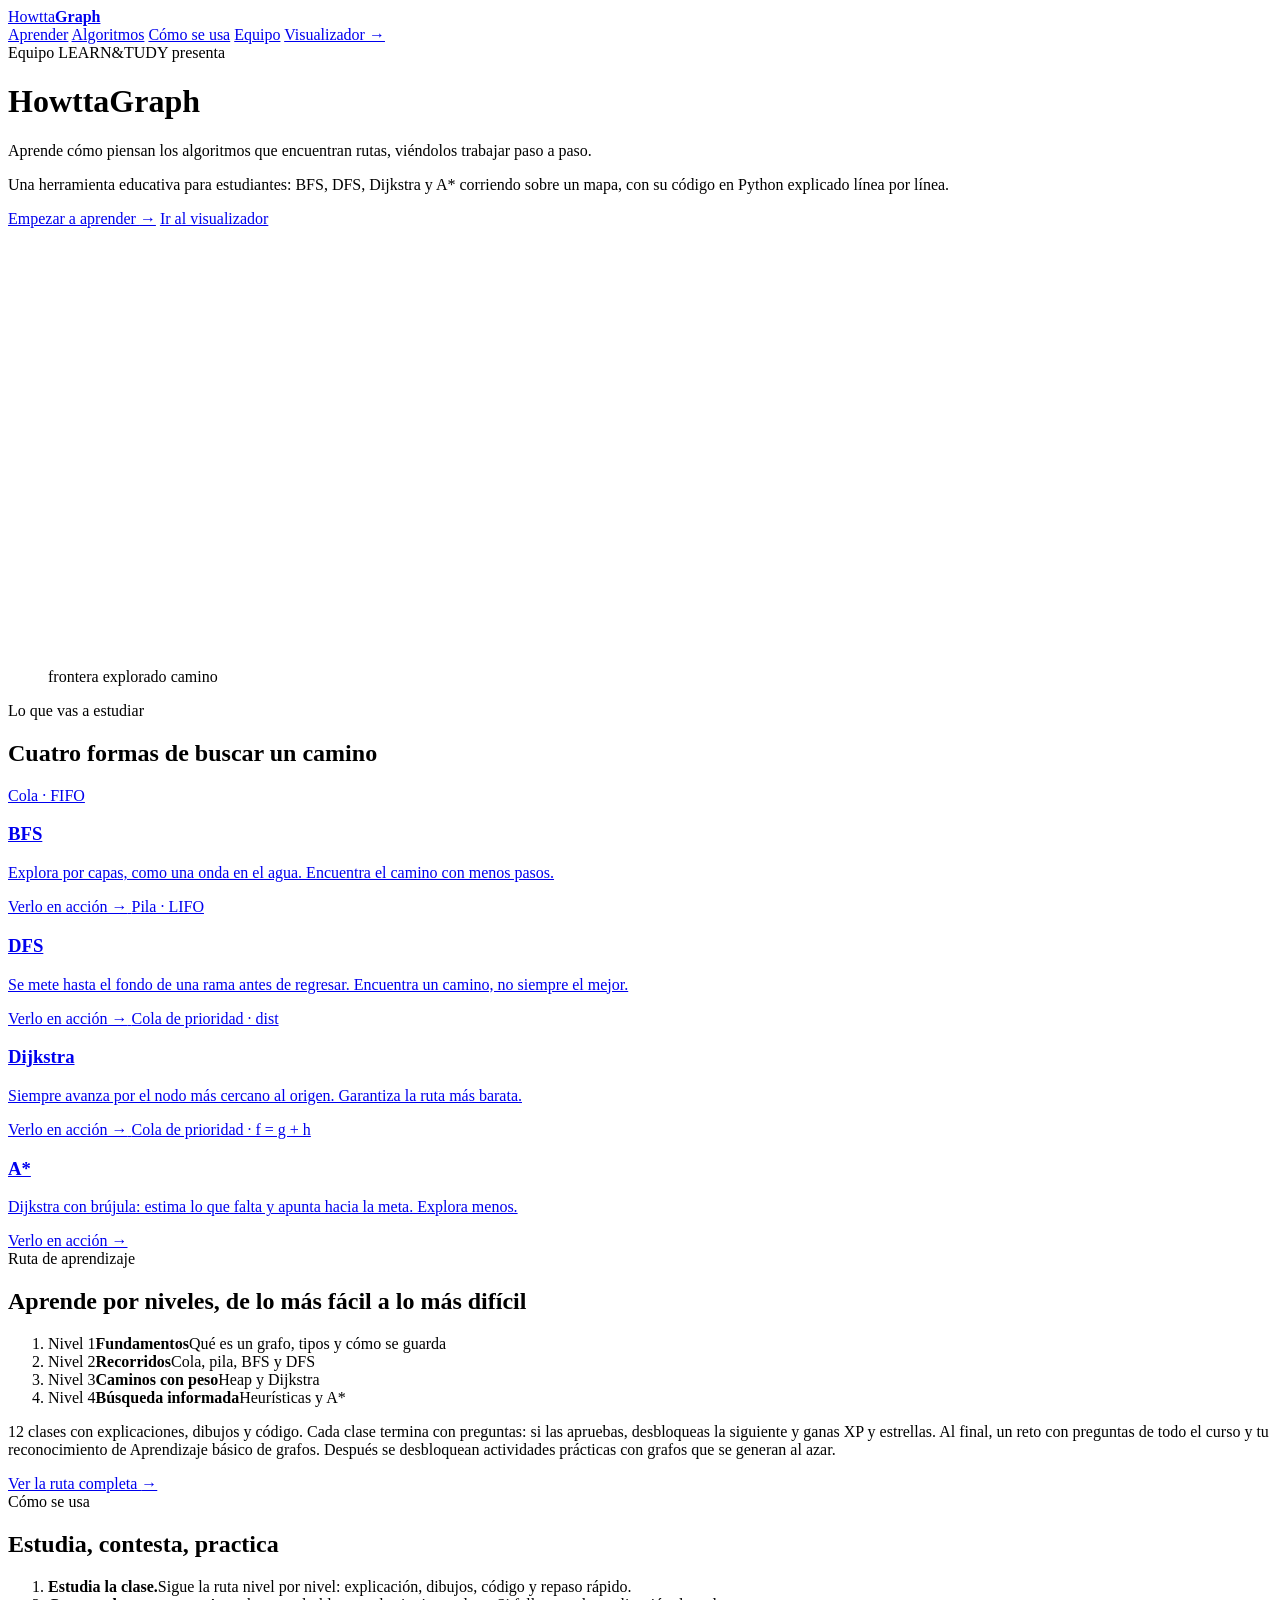
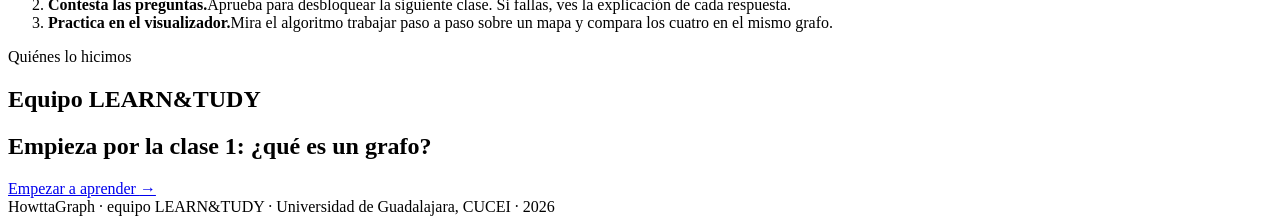
==== index.html @ f0878808 "página de presentación de HowttaGraph" ====
<!doctype html>
<html lang="es">
<head>
<meta charset="utf-8">
<script src="splash.js"></script>
<link rel="icon" href="logo-claro.svg" type="image/svg+xml">
<meta name="viewport" content="width=device-width, initial-scale=1, viewport-fit=cover">
<title>HowttaGraph</title>
<meta name="description" content="HowttaGraph, del equipo LEARN&TUDY: aprende cómo funcionan BFS, DFS, Dijkstra y A* viéndolos trabajar paso a paso.">
<link rel="preconnect" href="https://fonts.googleapis.com">
<link rel="preconnect" href="https://fonts.gstatic.com" crossorigin>
<link rel="stylesheet" href="https://fonts.googleapis.com/css2?family=Lora:wght@400;500;600&family=Source+Sans+3:wght@300;400;600&family=JetBrains+Mono:wght@400;600&display=swap">
<link rel="stylesheet" href="css/base.css">
<link rel="stylesheet" href="css/portada.css">
</head>
<body>
<div class="wrap">
  <nav class="topbar" aria-label="Navegación">
    <a class="brand" href="index.html"><img class="brand-logo" src="logo-claro.svg" alt="" aria-hidden="true"><span>Howtta<b>Graph</b></span></a>
    <div class="topnav">
      <a href="aprender.html">Aprender</a>
      <a href="#algoritmos">Algoritmos</a>
      <a href="#como">Cómo se usa</a>
      <a href="#equipo">Equipo</a>
      <a href="grafos.html">Visualizador →</a>
    </div>
  </nav>

  <header class="hero">
    <div class="hero-text">
      <span class="eyebrow">Equipo LEARN&amp;TUDY presenta</span>
      <h1 class="logo">Howtta<span>Graph</span></h1>
      <p class="tagline">Aprende cómo piensan los algoritmos que encuentran rutas, viéndolos trabajar paso a paso.</p>
      <p class="lede">Una herramienta educativa para estudiantes: BFS, DFS, Dijkstra y A* corriendo sobre un mapa, con su código en Python explicado línea por línea.</p>
      <div class="cta">
        <a class="btn-cta" href="aprender.html">Empezar a aprender <span aria-hidden="true">→</span></a>
        <a class="btn-ghost" href="grafos.html">Ir al visualizador</a>
      </div>
    </div>
    <figure class="hero-fig">
      <canvas id="demo" width="560" height="420" aria-label="Animación: una búsqueda se expande por el grafo y encuentra el camino"></canvas>
      <figcaption><span class="dot d-front"></span>frontera <span class="dot d-closed"></span>explorado <span class="dot d-path"></span>camino</figcaption>
    </figure>
  </header>

  <section class="block" id="algoritmos">
    <div class="sec-head">
      <span class="eyebrow">Lo que vas a estudiar</span>
      <h2>Cuatro formas de buscar un camino</h2>
    </div>
    <div class="algo-grid">
      <a class="algo-card" href="grafos.html#bfs">
        <span class="ds">Cola · FIFO</span>
        <h3>BFS</h3>
        <p>Explora por capas, como una onda en el agua. Encuentra el camino con menos pasos.</p>
        <span class="go">Verlo en acción →</span>
      </a>
      <a class="algo-card" href="grafos.html#dfs">
        <span class="ds">Pila · LIFO</span>
        <h3>DFS</h3>
        <p>Se mete hasta el fondo de una rama antes de regresar. Encuentra un camino, no siempre el mejor.</p>
        <span class="go">Verlo en acción →</span>
      </a>
      <a class="algo-card" href="grafos.html#dijkstra">
        <span class="ds">Cola de prioridad · dist</span>
        <h3>Dijkstra</h3>
        <p>Siempre avanza por el nodo más cercano al origen. Garantiza la ruta más barata.</p>
        <span class="go">Verlo en acción →</span>
      </a>
      <a class="algo-card" href="grafos.html#astar">
        <span class="ds">Cola de prioridad · f = g + h</span>
        <h3>A*</h3>
        <p>Dijkstra con brújula: estima lo que falta y apunta hacia la meta. Explora menos.</p>
        <span class="go">Verlo en acción →</span>
      </a>
    </div>
  </section>

  <section class="block" id="ruta">
    <div class="sec-head">
      <span class="eyebrow">Ruta de aprendizaje</span>
      <h2>Aprende por niveles, de lo más fácil a lo más difícil</h2>
    </div>
    <ol class="ruta-mini">
      <li><span class="eyebrow">Nivel 1</span><b>Fundamentos</b><span>Qué es un grafo, tipos y cómo se guarda</span></li>
      <li><span class="eyebrow">Nivel 2</span><b>Recorridos</b><span>Cola, pila, BFS y DFS</span></li>
      <li><span class="eyebrow">Nivel 3</span><b>Caminos con peso</b><span>Heap y Dijkstra</span></li>
      <li><span class="eyebrow">Nivel 4</span><b>Búsqueda informada</b><span>Heurísticas y A*</span></li>
    </ol>
    <p class="intro-ruta">12 clases con explicaciones, dibujos y código. Cada clase termina con preguntas: si las apruebas, desbloqueas la siguiente y ganas XP y estrellas. Al final, un reto con preguntas de todo el curso y tu reconocimiento de Aprendizaje básico de grafos. Después se desbloquean actividades prácticas con grafos que se generan al azar.</p>
    <div><a class="btn-cta" href="aprender.html">Ver la ruta completa <span aria-hidden="true">→</span></a></div>
  </section>

  <section class="block" id="como">
    <div class="sec-head">
      <span class="eyebrow">Cómo se usa</span>
      <h2>Estudia, contesta, practica</h2>
    </div>
    <ol class="steps">
      <li><b>Estudia la clase.</b><span>Sigue la ruta nivel por nivel: explicación, dibujos, código y repaso rápido.</span></li>
      <li><b>Contesta las preguntas.</b><span>Aprueba para desbloquear la siguiente clase. Si fallas, ves la explicación de cada respuesta.</span></li>
      <li><b>Practica en el visualizador.</b><span>Mira el algoritmo trabajar paso a paso sobre un mapa y compara los cuatro en el mismo grafo.</span></li>
    </ol>
  </section>

  <section class="block" id="equipo">
    <div class="sec-head">
      <span class="eyebrow">Quiénes lo hicimos</span>
      <h2>Equipo LEARN&amp;TUDY</h2>
    </div>
    <!-- Edita los integrantes en js/portada.js (arreglo INTEGRANTES) -->
    <ul class="team" id="team"></ul>
  </section>

  <section class="final">
    <h2>Empieza por la clase 1: ¿qué es un grafo?</h2>
    <a class="btn-cta" href="aprender.html#clase-1">Empezar a aprender <span aria-hidden="true">→</span></a>
  </section>

  <footer class="foot">HowttaGraph · equipo LEARN&amp;TUDY · Universidad de Guadalajara, CUCEI · 2026</footer>
</div>
<script src="js/portada.js"></script>
</body>
</html>
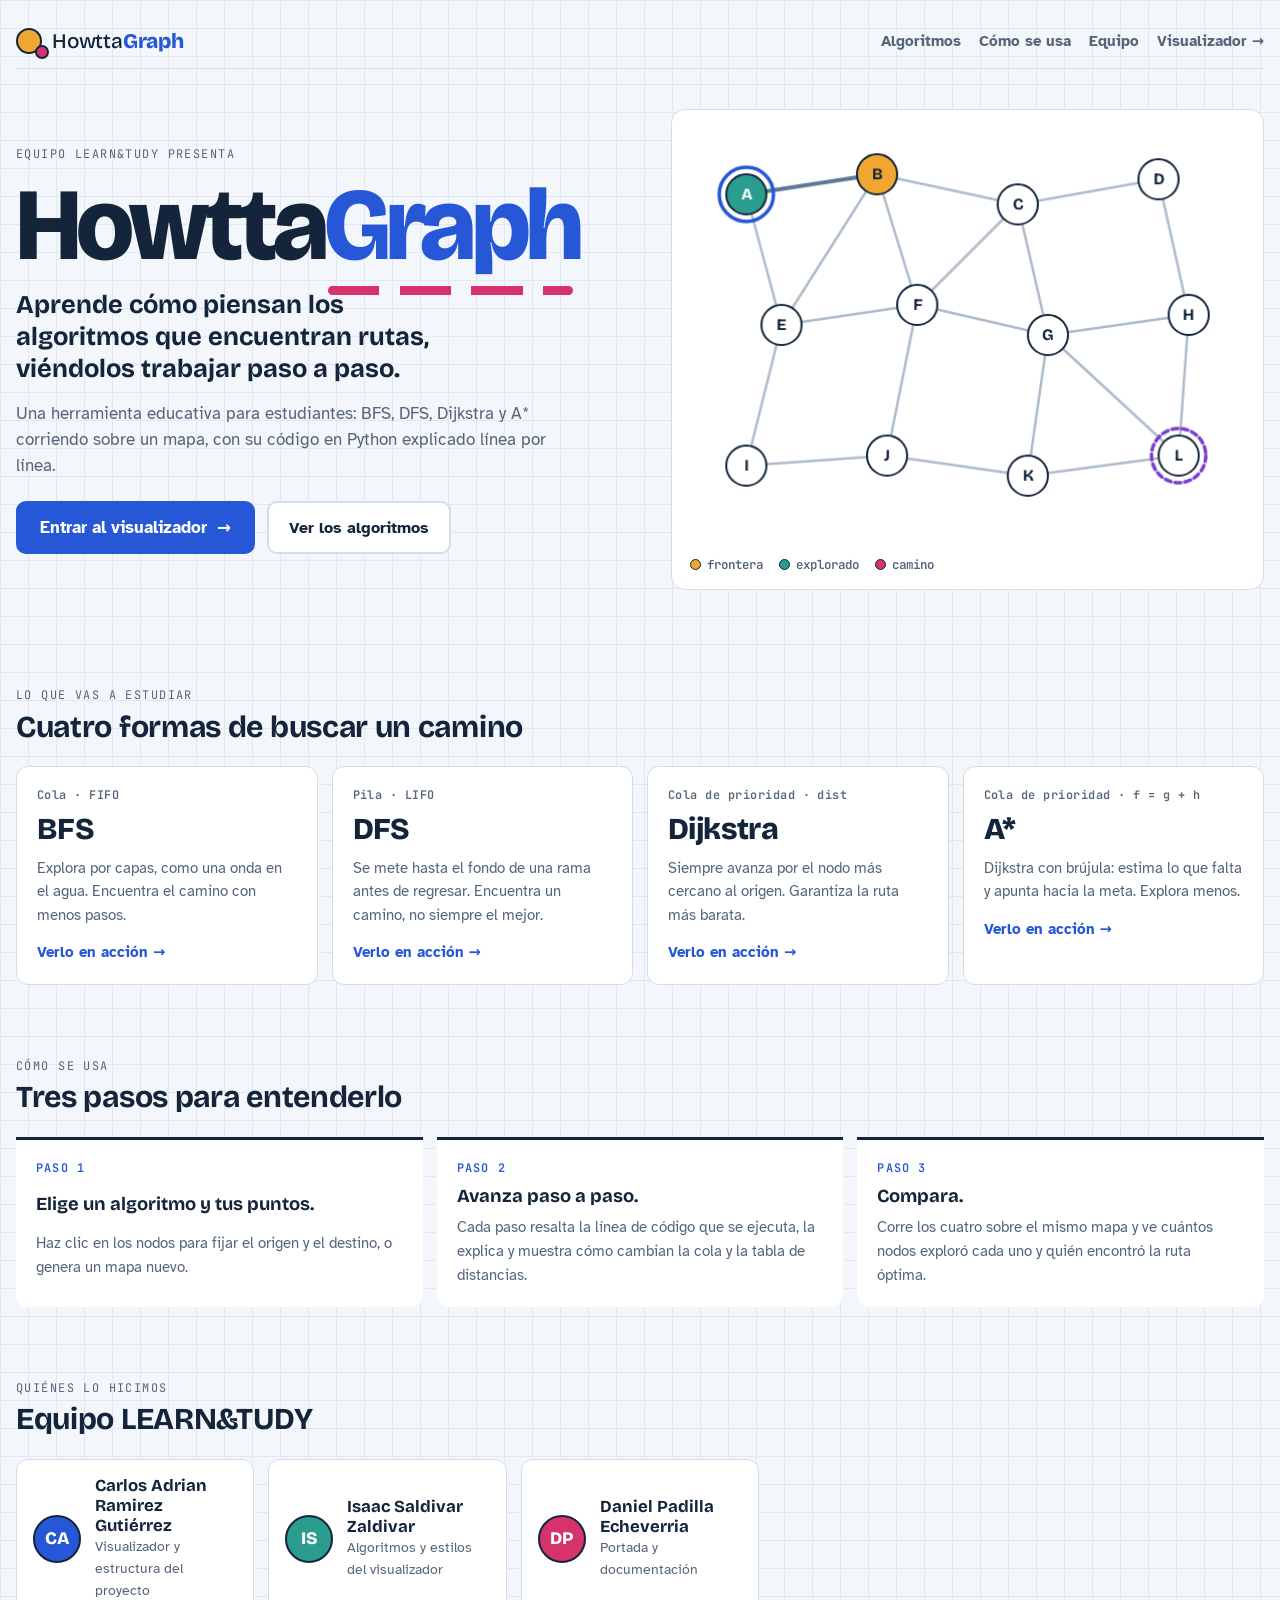
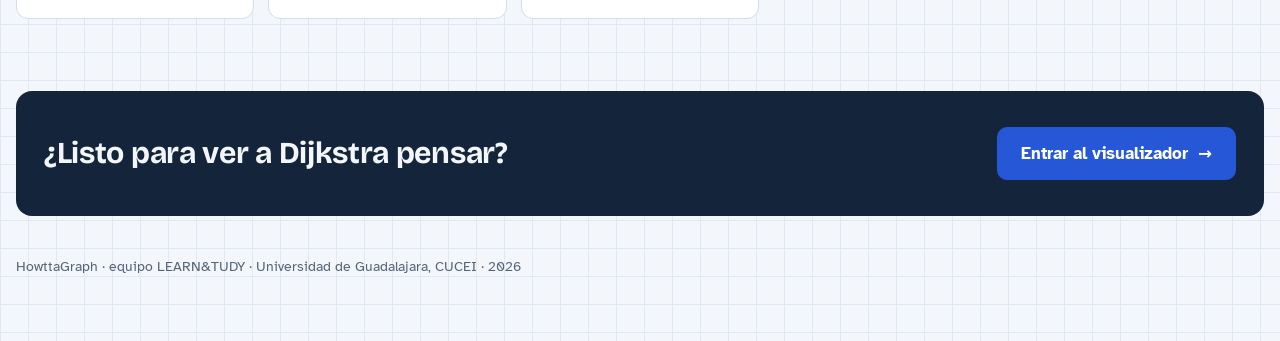
==== commit 92fd89a7: "Proyect final" ====
--- a/index.html
+++ b/index.html
@@ -2,23 +2,20 @@
 <html lang="es">
 <head>
 <meta charset="utf-8">
-<script src="splash.js"></script>
-<link rel="icon" href="logo-claro.svg" type="image/svg+xml">
 <meta name="viewport" content="width=device-width, initial-scale=1, viewport-fit=cover">
 <title>HowttaGraph</title>
 <meta name="description" content="HowttaGraph, del equipo LEARN&TUDY: aprende cómo funcionan BFS, DFS, Dijkstra y A* viéndolos trabajar paso a paso.">
 <link rel="preconnect" href="https://fonts.googleapis.com">
 <link rel="preconnect" href="https://fonts.gstatic.com" crossorigin>
-<link rel="stylesheet" href="https://fonts.googleapis.com/css2?family=Lora:wght@400;500;600&family=Source+Sans+3:wght@300;400;600&family=JetBrains+Mono:wght@400;600&display=swap">
+<link rel="stylesheet" href="https://fonts.googleapis.com/css2?family=Bricolage+Grotesque:opsz,wght@12..96,500;12..96,700;12..96,800&family=Atkinson+Hyperlegible:ital,wght@0,400;0,700;1,400&family=JetBrains+Mono:wght@400;600&display=swap">
 <link rel="stylesheet" href="css/base.css">
 <link rel="stylesheet" href="css/portada.css">
 </head>
 <body>
 <div class="wrap">
   <nav class="topbar" aria-label="Navegación">
-    <a class="brand" href="index.html"><img class="brand-logo" src="logo-claro.svg" alt="" aria-hidden="true"><span>Howtta<b>Graph</b></span></a>
+    <a class="brand" href="index.html"><span class="brand-mark" aria-hidden="true"></span><span>Howtta<b>Graph</b></span></a>
     <div class="topnav">
-      <a href="aprender.html">Aprender</a>
       <a href="#algoritmos">Algoritmos</a>
       <a href="#como">Cómo se usa</a>
       <a href="#equipo">Equipo</a>
@@ -33,8 +30,8 @@
       <p class="tagline">Aprende cómo piensan los algoritmos que encuentran rutas, viéndolos trabajar paso a paso.</p>
       <p class="lede">Una herramienta educativa para estudiantes: BFS, DFS, Dijkstra y A* corriendo sobre un mapa, con su código en Python explicado línea por línea.</p>
       <div class="cta">
-        <a class="btn-cta" href="aprender.html">Empezar a aprender <span aria-hidden="true">→</span></a>
-        <a class="btn-ghost" href="grafos.html">Ir al visualizador</a>
+        <a class="btn-cta" href="grafos.html">Entrar al visualizador <span aria-hidden="true">→</span></a>
+        <a class="btn-ghost" href="#algoritmos">Ver los algoritmos</a>
       </div>
     </div>
     <figure class="hero-fig">
@@ -76,30 +73,15 @@
     </div>
   </section>
 
-  <section class="block" id="ruta">
-    <div class="sec-head">
-      <span class="eyebrow">Ruta de aprendizaje</span>
-      <h2>Aprende por niveles, de lo más fácil a lo más difícil</h2>
-    </div>
-    <ol class="ruta-mini">
-      <li><span class="eyebrow">Nivel 1</span><b>Fundamentos</b><span>Qué es un grafo, tipos y cómo se guarda</span></li>
-      <li><span class="eyebrow">Nivel 2</span><b>Recorridos</b><span>Cola, pila, BFS y DFS</span></li>
-      <li><span class="eyebrow">Nivel 3</span><b>Caminos con peso</b><span>Heap y Dijkstra</span></li>
-      <li><span class="eyebrow">Nivel 4</span><b>Búsqueda informada</b><span>Heurísticas y A*</span></li>
-    </ol>
-    <p class="intro-ruta">12 clases con explicaciones, dibujos y código. Cada clase termina con preguntas: si las apruebas, desbloqueas la siguiente y ganas XP y estrellas. Al final, un reto con preguntas de todo el curso y tu reconocimiento de Aprendizaje básico de grafos. Después se desbloquean actividades prácticas con grafos que se generan al azar.</p>
-    <div><a class="btn-cta" href="aprender.html">Ver la ruta completa <span aria-hidden="true">→</span></a></div>
-  </section>
-
   <section class="block" id="como">
     <div class="sec-head">
       <span class="eyebrow">Cómo se usa</span>
-      <h2>Estudia, contesta, practica</h2>
+      <h2>Tres pasos para entenderlo</h2>
     </div>
     <ol class="steps">
-      <li><b>Estudia la clase.</b><span>Sigue la ruta nivel por nivel: explicación, dibujos, código y repaso rápido.</span></li>
-      <li><b>Contesta las preguntas.</b><span>Aprueba para desbloquear la siguiente clase. Si fallas, ves la explicación de cada respuesta.</span></li>
-      <li><b>Practica en el visualizador.</b><span>Mira el algoritmo trabajar paso a paso sobre un mapa y compara los cuatro en el mismo grafo.</span></li>
+      <li><b>Elige un algoritmo y tus puntos.</b><span>Haz clic en los nodos para fijar el origen y el destino, o genera un mapa nuevo.</span></li>
+      <li><b>Avanza paso a paso.</b><span>Cada paso resalta la línea de código que se ejecuta, la explica y muestra cómo cambian la cola y la tabla de distancias.</span></li>
+      <li><b>Compara.</b><span>Corre los cuatro sobre el mismo mapa y ve cuántos nodos exploró cada uno y quién encontró la ruta óptima.</span></li>
     </ol>
   </section>
 
@@ -113,8 +95,8 @@
   </section>
 
   <section class="final">
-    <h2>Empieza por la clase 1: ¿qué es un grafo?</h2>
-    <a class="btn-cta" href="aprender.html#clase-1">Empezar a aprender <span aria-hidden="true">→</span></a>
+    <h2>¿Listo para ver a Dijkstra pensar?</h2>
+    <a class="btn-cta" href="grafos.html">Entrar al visualizador <span aria-hidden="true">→</span></a>
   </section>
 
   <footer class="foot">HowttaGraph · equipo LEARN&amp;TUDY · Universidad de Guadalajara, CUCEI · 2026</footer>
--- a/css/base.css
+++ b/css/base.css
@@ -0,0 +1,55 @@
+
+/* HowttaGraph · equipo LEARN&TUDY
+ * base.css — colores (tema claro y oscuro), tipografías y estilos compartidos por todas las páginas.
+ * Concepto: cuaderno de ingeniería sobre papel cuadriculado. */
+:root{
+  --paper:#F3F6FA; --panel:#FFFFFF; --panel2:#EEF2F8; --ink:#13243B; --muted:#55657A; --rule:#D5DDE8; --grid:#E2E8F1;
+  --accent:#2557D6; --accent-ink:#FFFFFF;
+  --st-front:#F0A630; --st-closed:#2A9D8F; --st-cur:#E4572E; --st-path:#D6336C; --st-idle:#FFFFFF; --st-seen:#CFE6E2;
+  --goal:#7A3FD1; --edge:#AEBBCC; --tree:#5E7896; --code-bg:#0F1B2D; --code-fg:#DCE6F2; --code-kw:#8FB8FF; --code-cm:#7F93AD; --code-hl:#213A60;
+  --f-display:"Bricolage Grotesque", "Avenir Next", system-ui, sans-serif;
+  --f-body:"Atkinson Hyperlegible", "Segoe UI", system-ui, sans-serif;
+  --f-mono:"JetBrains Mono", ui-monospace, "SFMono-Regular", Menlo, monospace;
+}
+@media (prefers-color-scheme: dark){ :root:not([data-theme="light"]){
+  --paper:#0D1520; --panel:#142033; --panel2:#1A2940; --ink:#E5ECF5; --muted:#9AAAC0; --rule:#26374F; --grid:#16243A;
+  --accent:#6C9BFF; --accent-ink:#0B1424;
+  --st-front:#F2B24A; --st-closed:#38B2A3; --st-cur:#FF6B45; --st-path:#FF4F8B; --st-idle:#1B2B44; --st-seen:#1F4A48;
+  --goal:#A67CFF; --edge:#3A4E6B; --tree:#7F9BBE; --code-bg:#09111D; --code-fg:#DCE6F2; --code-kw:#8FB8FF; --code-cm:#7186A3; --code-hl:#1D3557;
+  color-scheme:dark }}
+:root[data-theme="dark"]{
+  --paper:#0D1520; --panel:#142033; --panel2:#1A2940; --ink:#E5ECF5; --muted:#9AAAC0; --rule:#26374F; --grid:#16243A;
+  --accent:#6C9BFF; --accent-ink:#0B1424;
+  --st-front:#F2B24A; --st-closed:#38B2A3; --st-cur:#FF6B45; --st-path:#FF4F8B; --st-idle:#1B2B44; --st-seen:#1F4A48;
+  --goal:#A67CFF; --edge:#3A4E6B; --tree:#7F9BBE; --code-bg:#09111D; --code-fg:#DCE6F2; --code-kw:#8FB8FF; --code-cm:#7186A3; --code-hl:#1D3557;
+  color-scheme:dark }
+
+html,body{margin:0}
+*{box-sizing:border-box}
+[hidden]{display:none!important}
+img{max-width:100%}
+body{background:var(--paper);color:var(--ink);font-family:var(--f-body);font-size:16px;line-height:1.55;
+  background-image:linear-gradient(var(--grid) 1px,transparent 1px),linear-gradient(90deg,var(--grid) 1px,transparent 1px);
+  background-size:28px 28px;}
+.wrap{max-width:1280px;margin:0 auto;padding-left:max(16px,env(safe-area-inset-left,0px));padding-right:max(16px,env(safe-area-inset-right,0px));padding-block:28px 64px}
+h1,h2,h3{font-family:var(--f-display);text-wrap:balance;margin:0;line-height:1.1}
+h1{font-size:clamp(2rem,4.2vw,3.2rem);font-weight:800;letter-spacing:-.02em}
+h2{font-size:clamp(1.4rem,2.4vw,1.9rem);font-weight:700;letter-spacing:-.01em}
+h3{font-size:1.15rem;font-weight:700}
+p{margin:0}
+.eyebrow{font-family:var(--f-mono);font-size:.74rem;letter-spacing:.12em;text-transform:uppercase;color:var(--muted)}
+header.top{display:grid;gap:10px;margin-bottom:22px}
+header.top .lede{max-width:68ch;color:var(--muted);font-size:1.05rem}
+header.top h1 span{color:var(--accent)}
+
+
+/* barra superior compartida */
+.topbar{display:flex;justify-content:space-between;align-items:center;gap:12px 20px;flex-wrap:wrap;margin-bottom:28px;padding-bottom:14px;border-bottom:1px solid var(--rule)}
+.brand{display:inline-flex;align-items:center;gap:10px;font:500 1.3rem var(--f-display);color:var(--ink);text-decoration:none;letter-spacing:-.01em}
+.brand b{font-weight:800;color:var(--accent)}
+.brand-mark{width:26px;height:26px;border-radius:50%;border:2.5px solid var(--ink);position:relative;background:var(--st-front)}
+.brand-mark::after{content:"";position:absolute;width:10px;height:10px;border-radius:50%;background:var(--st-path);border:2px solid var(--ink);right:-9px;bottom:-7px}
+.topnav{display:flex;flex-wrap:wrap;gap:4px 18px}
+.topnav a{color:var(--muted);text-decoration:none;font-weight:700;font-size:.92rem}
+.topnav a:hover{color:var(--accent)}
+a:focus-visible{outline:3px solid var(--accent);outline-offset:3px;border-radius:4px}
--- a/css/portada.css
+++ b/css/portada.css
@@ -0,0 +1,54 @@
+/* HowttaGraph · portada.css — estilos de la portada (index.html). Usa los colores y fuentes de base.css. */
+
+.hero{display:grid;grid-template-columns:minmax(0,1.05fr) minmax(0,1fr);gap:32px;align-items:center;padding-block:12px 24px}
+@media (max-width:900px){.hero{grid-template-columns:minmax(0,1fr)}}
+.hero-text{display:grid;gap:16px;min-width:0}
+.logo{font-size:clamp(3rem,8.5vw,6.4rem);font-weight:800;letter-spacing:-.045em;line-height:.92}
+.logo span{color:var(--accent);position:relative}
+.logo span::after{content:"";position:absolute;left:.04em;right:.06em;bottom:-.08em;height:.09em;border-radius:99px;
+  background:repeating-linear-gradient(90deg,var(--st-path) 0 .5em,transparent .5em .7em)}
+.tagline{font-family:var(--f-display);font-weight:700;font-size:clamp(1.25rem,2.4vw,1.6rem);line-height:1.25;max-width:26ch;text-wrap:balance}
+.lede{color:var(--muted);max-width:52ch;font-size:1.05rem}
+.cta{display:flex;flex-wrap:wrap;gap:12px;margin-top:6px}
+.btn-cta{display:inline-flex;align-items:center;gap:10px;background:var(--accent);color:var(--accent-ink);text-decoration:none;font:700 1.05rem var(--f-body);padding:14px 22px;border-radius:10px;border:2px solid var(--accent);transition:transform .15s}
+.btn-cta:hover{transform:translateX(3px)}
+.btn-ghost{display:inline-flex;align-items:center;color:var(--ink);text-decoration:none;font:700 1rem var(--f-body);padding:14px 20px;border-radius:10px;border:2px solid var(--rule);background:var(--panel)}
+.btn-ghost:hover{border-color:var(--ink)}
+
+.hero-fig{margin:0;background:var(--panel);border:1px solid var(--rule);border-radius:14px;padding:14px;min-width:0}
+#demo{display:block;width:100%;height:auto;max-width:100%}
+.hero-fig figcaption{display:flex;flex-wrap:wrap;gap:4px 16px;align-items:center;font:600 .78rem var(--f-mono);color:var(--muted);padding:10px 4px 2px}
+.dot{display:inline-block;width:11px;height:11px;border-radius:50%;border:1.5px solid var(--ink);margin-right:-10px}
+.d-front{background:var(--st-front)} .d-closed{background:var(--st-closed)} .d-path{background:var(--st-path)}
+
+.block{margin-top:72px;display:grid;gap:22px}
+.sec-head{display:grid;gap:6px}
+
+.algo-grid{display:grid;grid-template-columns:repeat(4,minmax(0,1fr));gap:14px}
+@media (max-width:1000px){.algo-grid{grid-template-columns:repeat(2,minmax(0,1fr))}}
+@media (max-width:560px){.algo-grid{grid-template-columns:minmax(0,1fr)}}
+.algo-card{display:grid;gap:10px;align-content:start;padding:20px;background:var(--panel);border:1px solid var(--rule);border-radius:12px;color:var(--ink);text-decoration:none;transition:border-color .15s,transform .15s}
+.algo-card:hover{border-color:var(--accent);transform:translateY(-3px)}
+.algo-card h3{font-size:1.9rem;font-weight:800;letter-spacing:-.02em}
+.algo-card .ds{font:600 .74rem var(--f-mono);color:var(--muted);letter-spacing:.04em}
+.algo-card p{color:var(--muted);font-size:.95rem}
+.algo-card .go{font-weight:700;color:var(--accent);font-size:.92rem;margin-top:4px}
+
+.steps{list-style:none;margin:0;padding:0;display:grid;grid-template-columns:repeat(3,minmax(0,1fr));gap:14px;counter-reset:paso}
+@media (max-width:820px){.steps{grid-template-columns:minmax(0,1fr)}}
+.steps li{counter-increment:paso;display:grid;gap:6px;padding:20px;border-top:3px solid var(--ink);background:var(--panel);border-radius:0 0 12px 12px}
+.steps li::before{content:"Paso " counter(paso);font:600 .74rem var(--f-mono);letter-spacing:.1em;text-transform:uppercase;color:var(--accent)}
+.steps b{font-family:var(--f-display);font-size:1.15rem}
+.steps span{color:var(--muted);font-size:.95rem}
+
+.team{list-style:none;margin:0;padding:0;display:grid;grid-template-columns:repeat(auto-fill,minmax(220px,1fr));gap:14px}
+.team li{display:flex;gap:14px;align-items:center;padding:16px;background:var(--panel);border:1px solid var(--rule);border-radius:12px;min-width:0}
+.team .av{flex:none;width:48px;height:48px;border-radius:50%;border:2.5px solid var(--ink);display:grid;place-items:center;font:800 1.1rem var(--f-display);color:#FFFFFF}
+.team .who{display:grid;min-width:0}
+.team .who b{font-family:var(--f-display);font-size:1.05rem;line-height:1.2}
+.team .who span{color:var(--muted);font-size:.88rem}
+
+.final{margin-top:72px;padding:36px 28px;border-radius:16px;background:var(--ink);color:var(--paper);display:flex;flex-wrap:wrap;gap:18px;justify-content:space-between;align-items:center}
+.final h2{color:var(--paper)}
+.foot{margin-top:40px;font-size:.85rem;color:var(--muted)}
+@media (prefers-reduced-motion:reduce){.btn-cta,.algo-card{transition:none}}
